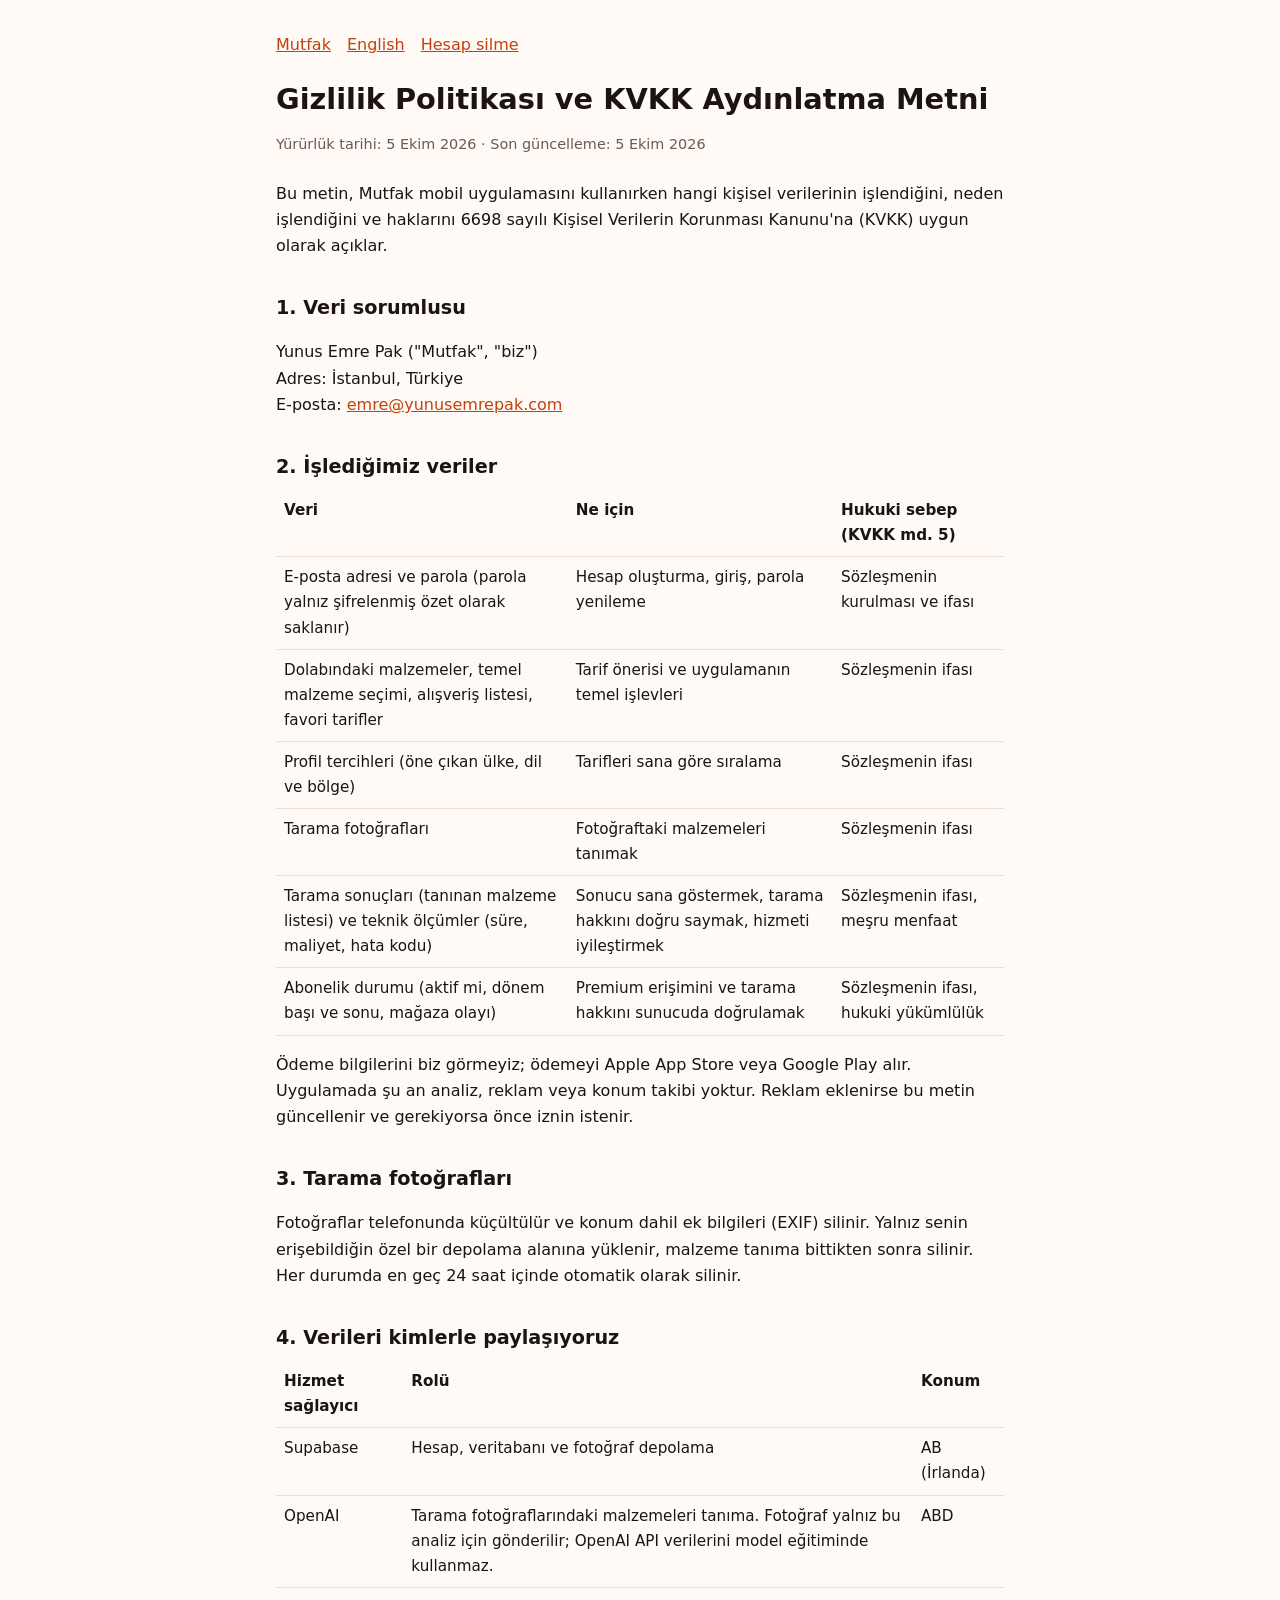
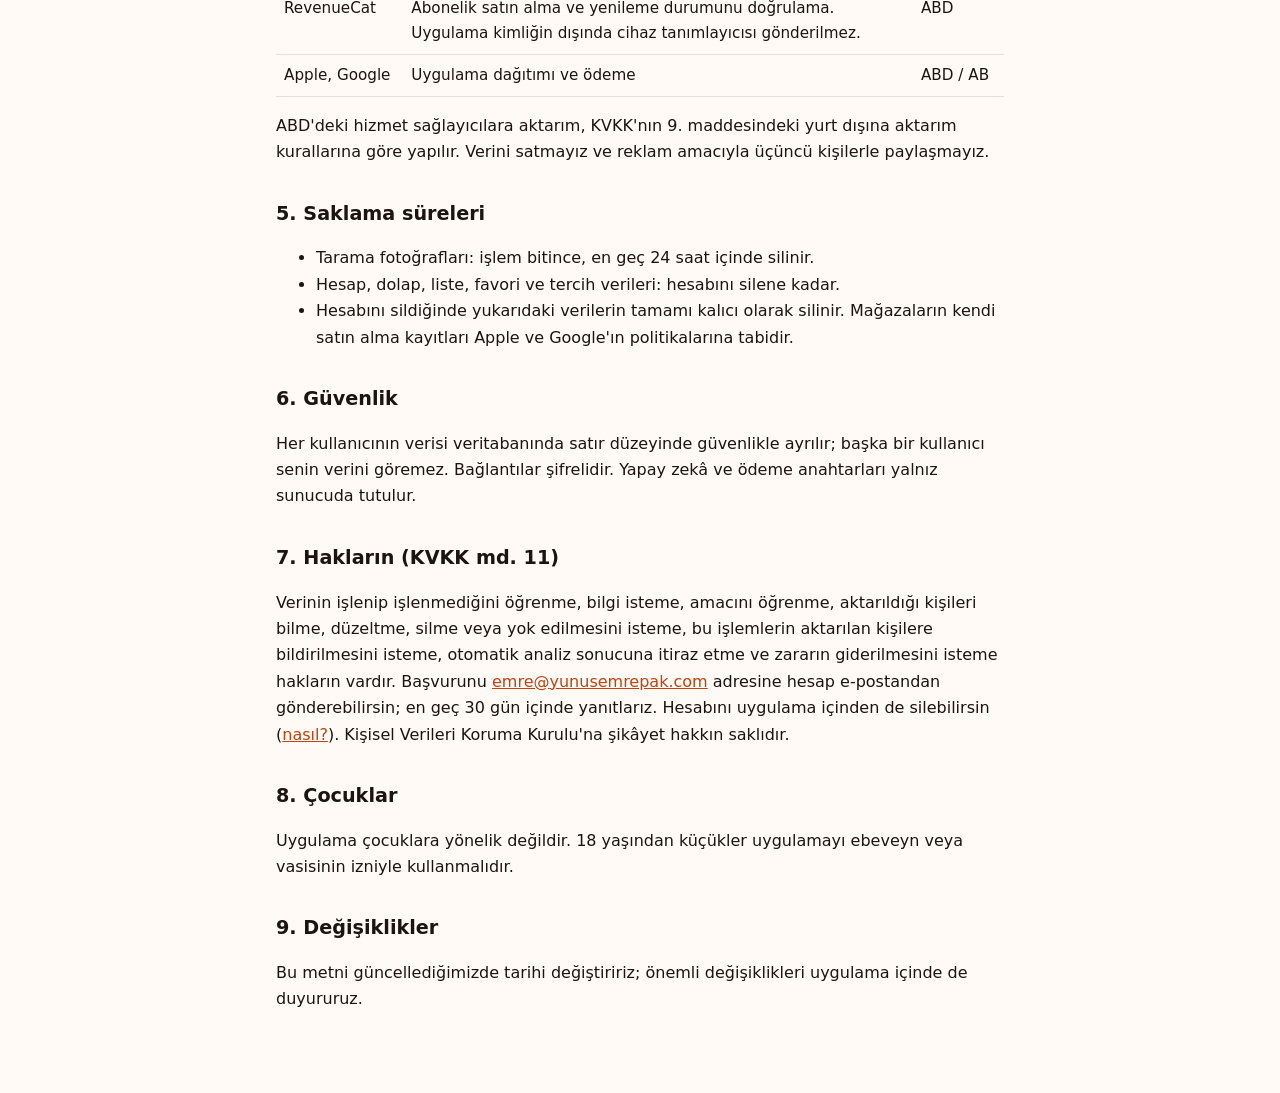
==== gizlilik.html @ 58d1d18d "Mutfak privacy policy, account deletion and support pages Co-Authored-By: Claude Opus 5.5 <noreply@a" ====
<!doctype html>
<html lang="tr">
<head>
  <meta charset="utf-8">
  <meta name="viewport" content="width=device-width, initial-scale=1">
  <title>Mutfak Gizlilik Politikası</title>
  <link rel="stylesheet" href="style.css">
</head>
<body>
<main>
  <nav><a href="index.html">Mutfak</a><a href="privacy.html">English</a><a href="hesap-silme.html">Hesap silme</a></nav>
  <h1>Gizlilik Politikası ve KVKK Aydınlatma Metni</h1>
  <p class="meta">Yürürlük tarihi: 5 Ekim 2026 · Son güncelleme: 5 Ekim 2026</p>

  <p>Bu metin, Mutfak mobil uygulamasını kullanırken hangi kişisel verilerinin işlendiğini, neden işlendiğini ve
  haklarını 6698 sayılı Kişisel Verilerin Korunması Kanunu'na (KVKK) uygun olarak açıklar.</p>

  <h2>1. Veri sorumlusu</h2>
  <p>Yunus Emre Pak ("Mutfak", "biz")<br>
  Adres: İstanbul, Türkiye<br>
  E-posta: <a href="mailto:emre@yunusemrepak.com">emre@yunusemrepak.com</a></p>

  <h2>2. İşlediğimiz veriler</h2>
  <table>
    <tr><th>Veri</th><th>Ne için</th><th>Hukuki sebep (KVKK md. 5)</th></tr>
    <tr><td>E-posta adresi ve parola (parola yalnız şifrelenmiş özet olarak saklanır)</td>
        <td>Hesap oluşturma, giriş, parola yenileme</td><td>Sözleşmenin kurulması ve ifası</td></tr>
    <tr><td>Dolabındaki malzemeler, temel malzeme seçimi, alışveriş listesi, favori tarifler</td>
        <td>Tarif önerisi ve uygulamanın temel işlevleri</td><td>Sözleşmenin ifası</td></tr>
    <tr><td>Profil tercihleri (öne çıkan ülke, dil ve bölge)</td>
        <td>Tarifleri sana göre sıralama</td><td>Sözleşmenin ifası</td></tr>
    <tr><td>Tarama fotoğrafları</td>
        <td>Fotoğraftaki malzemeleri tanımak</td><td>Sözleşmenin ifası</td></tr>
    <tr><td>Tarama sonuçları (tanınan malzeme listesi) ve teknik ölçümler (süre, maliyet, hata kodu)</td>
        <td>Sonucu sana göstermek, tarama hakkını doğru saymak, hizmeti iyileştirmek</td>
        <td>Sözleşmenin ifası, meşru menfaat</td></tr>
    <tr><td>Abonelik durumu (aktif mi, dönem başı ve sonu, mağaza olayı)</td>
        <td>Premium erişimini ve tarama hakkını sunucuda doğrulamak</td>
        <td>Sözleşmenin ifası, hukuki yükümlülük</td></tr>
  </table>
  <p>Ödeme bilgilerini biz görmeyiz; ödemeyi Apple App Store veya Google Play alır. Uygulamada şu an analiz,
  reklam veya konum takibi yoktur. Reklam eklenirse bu metin güncellenir ve gerekiyorsa önce iznin istenir.</p>

  <h2>3. Tarama fotoğrafları</h2>
  <p>Fotoğraflar telefonunda küçültülür ve konum dahil ek bilgileri (EXIF) silinir. Yalnız senin erişebildiğin
  özel bir depolama alanına yüklenir, malzeme tanıma bittikten sonra silinir. Her durumda en geç 24 saat içinde
  otomatik olarak silinir.</p>

  <h2>4. Verileri kimlerle paylaşıyoruz</h2>
  <table>
    <tr><th>Hizmet sağlayıcı</th><th>Rolü</th><th>Konum</th></tr>
    <tr><td>Supabase</td><td>Hesap, veritabanı ve fotoğraf depolama</td><td>AB (İrlanda)</td></tr>
    <tr><td>OpenAI</td><td>Tarama fotoğraflarındaki malzemeleri tanıma. Fotoğraf yalnız bu analiz için gönderilir;
        OpenAI API verilerini model eğitiminde kullanmaz.</td><td>ABD</td></tr>
    <tr><td>RevenueCat</td><td>Abonelik satın alma ve yenileme durumunu doğrulama. Uygulama kimliğin dışında
        cihaz tanımlayıcısı gönderilmez.</td><td>ABD</td></tr>
    <tr><td>Apple, Google</td><td>Uygulama dağıtımı ve ödeme</td><td>ABD / AB</td></tr>
  </table>
  <p>ABD'deki hizmet sağlayıcılara aktarım, KVKK'nın 9. maddesindeki yurt dışına aktarım kurallarına göre yapılır.
  Verini satmayız ve reklam amacıyla üçüncü kişilerle paylaşmayız.</p>

  <h2>5. Saklama süreleri</h2>
  <ul>
    <li>Tarama fotoğrafları: işlem bitince, en geç 24 saat içinde silinir.</li>
    <li>Hesap, dolap, liste, favori ve tercih verileri: hesabını silene kadar.</li>
    <li>Hesabını sildiğinde yukarıdaki verilerin tamamı kalıcı olarak silinir. Mağazaların kendi satın alma
        kayıtları Apple ve Google'ın politikalarına tabidir.</li>
  </ul>

  <h2>6. Güvenlik</h2>
  <p>Her kullanıcının verisi veritabanında satır düzeyinde güvenlikle ayrılır; başka bir kullanıcı senin verini
  göremez. Bağlantılar şifrelidir. Yapay zekâ ve ödeme anahtarları yalnız sunucuda tutulur.</p>

  <h2>7. Hakların (KVKK md. 11)</h2>
  <p>Verinin işlenip işlenmediğini öğrenme, bilgi isteme, amacını öğrenme, aktarıldığı kişileri bilme, düzeltme,
  silme veya yok edilmesini isteme, bu işlemlerin aktarılan kişilere bildirilmesini isteme, otomatik analiz
  sonucuna itiraz etme ve zararın giderilmesini isteme hakların vardır. Başvurunu
  <a href="mailto:emre@yunusemrepak.com">emre@yunusemrepak.com</a> adresine hesap e-postandan gönderebilirsin; en geç
  30 gün içinde yanıtlarız. Hesabını uygulama içinden de silebilirsin (<a href="hesap-silme.html">nasıl?</a>).
  Kişisel Verileri Koruma Kurulu'na şikâyet hakkın saklıdır.</p>

  <h2>8. Çocuklar</h2>
  <p>Uygulama çocuklara yönelik değildir. 18 yaşından küçükler uygulamayı ebeveyn veya vasisinin izniyle
  kullanmalıdır.</p>

  <h2>9. Değişiklikler</h2>
  <p>Bu metni güncellediğimizde tarihi değiştiririz; önemli değişiklikleri uygulama içinde de duyururuz.</p>
</main>
</body>
</html>
---- style.css ----
:root {
  --bg: #fffaf6;
  --text: #1b1411;
  --muted: #6b5a50;
  --accent: #c2410c;
  --line: #eadfd6;
}
@media (prefers-color-scheme: dark) {
  :root {
    --bg: #1b1411;
    --text: #f6ede6;
    --muted: #c9b8ad;
    --accent: #fb923c;
    --line: #3a2a22;
  }
}
* { box-sizing: border-box; }
body {
  margin: 0;
  background: var(--bg);
  color: var(--text);
  font: 16px/1.65 system-ui, -apple-system, "Segoe UI", Roboto, sans-serif;
}
main { max-width: 760px; margin: 0 auto; padding: 32px 16px 64px; }
h1 { font-size: 1.8rem; line-height: 1.25; margin: 0 0 4px; }
h2 { font-size: 1.2rem; margin: 32px 0 8px; }
p, li { color: var(--text); }
.meta { color: var(--muted); font-size: 0.9rem; margin-bottom: 24px; }
a { color: var(--accent); }
nav { display: flex; flex-wrap: wrap; gap: 8px 16px; margin: 0 0 24px; }
table { width: 100%; border-collapse: collapse; font-size: 0.95rem; }
th, td { text-align: left; vertical-align: top; padding: 8px; border-bottom: 1px solid var(--line); }
.box { border: 1px solid var(--line); border-radius: 12px; padding: 16px; }
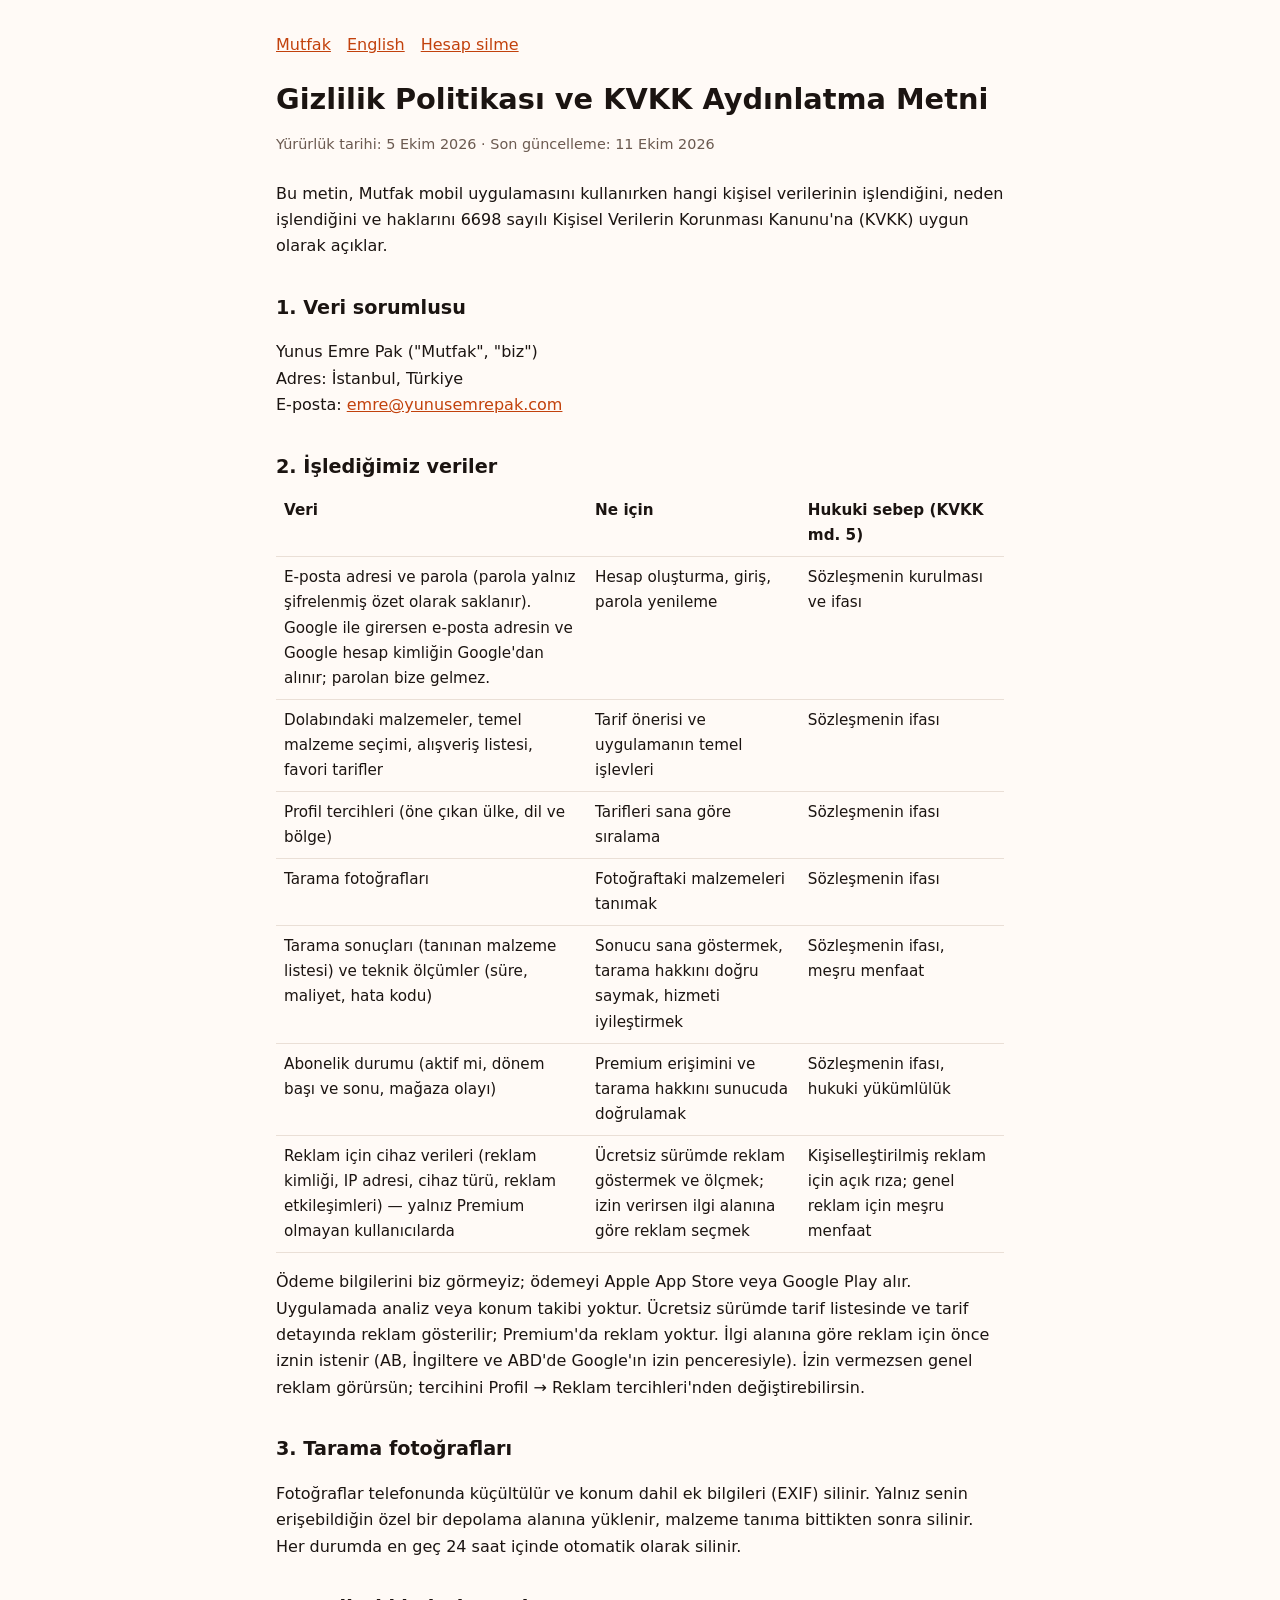
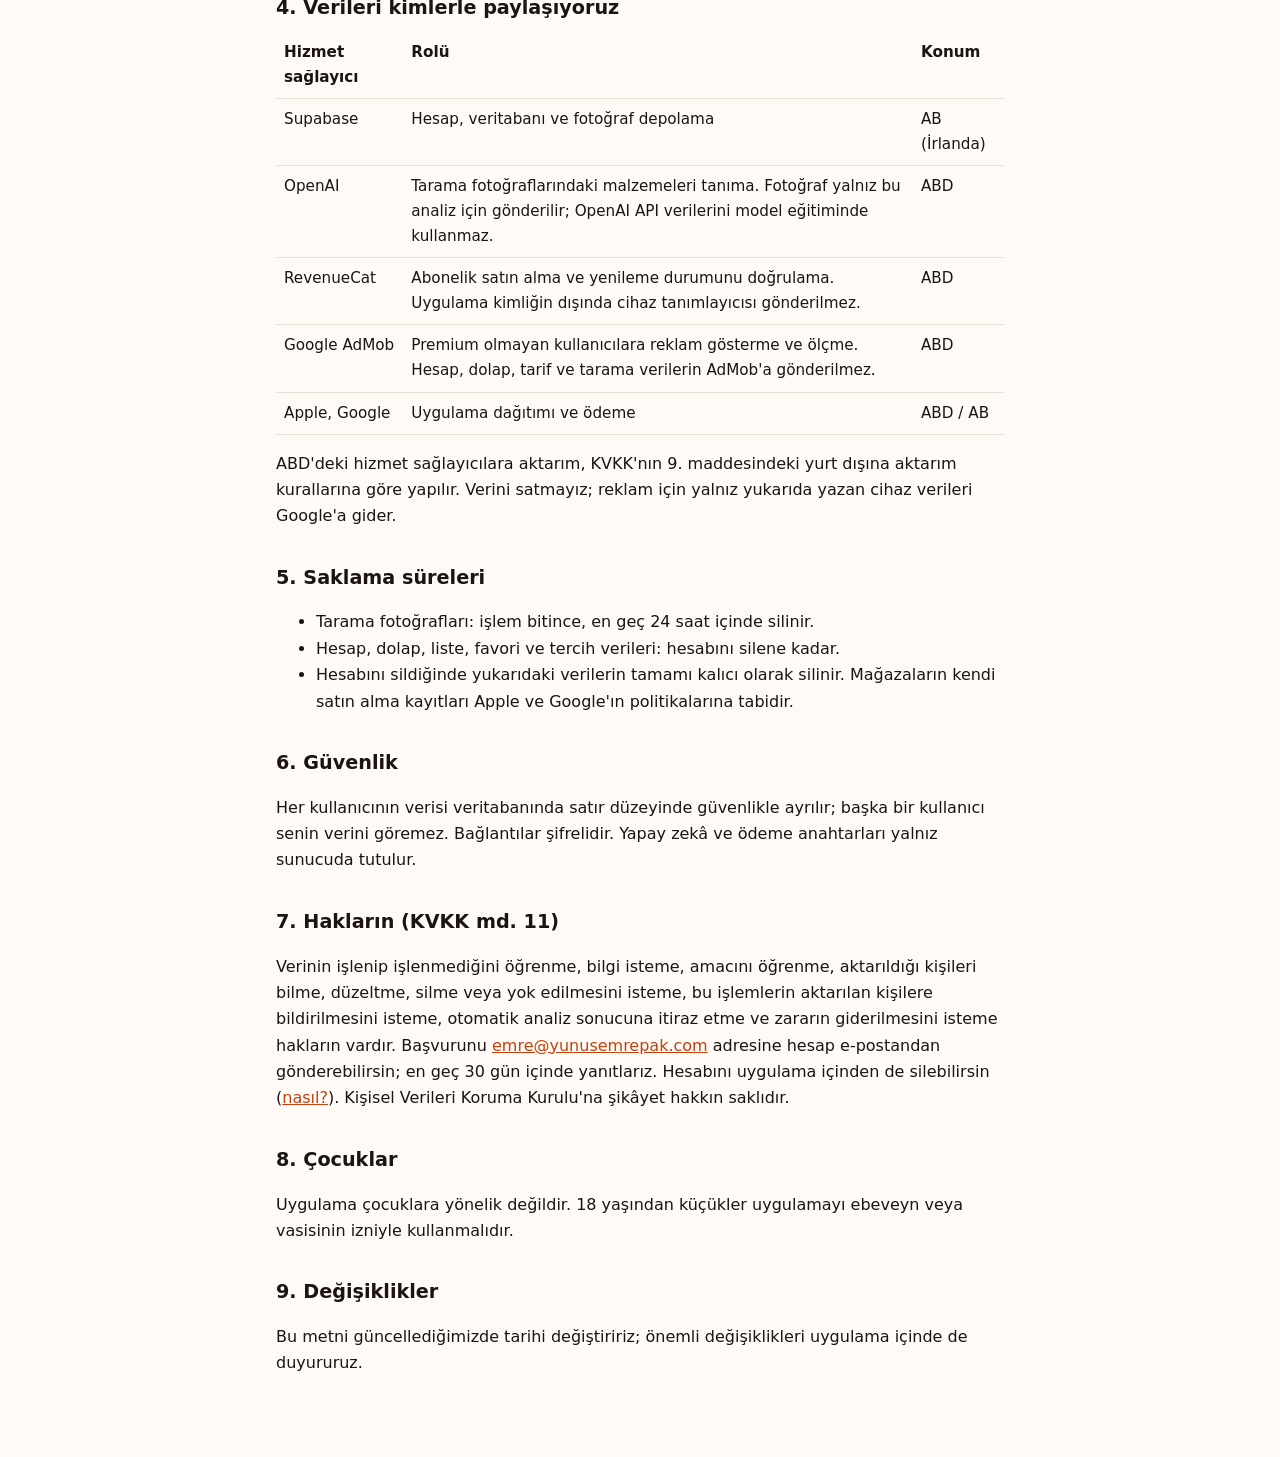
==== commit b15b098e: "Add terms of use, ads and Google sign-in to the privacy policy Co-Authored-By: Claude Opus 5.5 <nore" ====
--- a/gizlilik.html
+++ b/gizlilik.html
@@ -10,7 +10,7 @@
 <main>
   <nav><a href="index.html">Mutfak</a><a href="privacy.html">English</a><a href="hesap-silme.html">Hesap silme</a></nav>
   <h1>Gizlilik Politikası ve KVKK Aydınlatma Metni</h1>
-  <p class="meta">Yürürlük tarihi: 5 Ekim 2026 · Son güncelleme: 5 Ekim 2026</p>
+  <p class="meta">Yürürlük tarihi: 5 Ekim 2026 · Son güncelleme: 11 Ekim 2026</p>
 
   <p>Bu metin, Mutfak mobil uygulamasını kullanırken hangi kişisel verilerinin işlendiğini, neden işlendiğini ve
   haklarını 6698 sayılı Kişisel Verilerin Korunması Kanunu'na (KVKK) uygun olarak açıklar.</p>
@@ -23,7 +23,7 @@
   <h2>2. İşlediğimiz veriler</h2>
   <table>
     <tr><th>Veri</th><th>Ne için</th><th>Hukuki sebep (KVKK md. 5)</th></tr>
-    <tr><td>E-posta adresi ve parola (parola yalnız şifrelenmiş özet olarak saklanır)</td>
+    <tr><td>E-posta adresi ve parola (parola yalnız şifrelenmiş özet olarak saklanır). Google ile girersen e-posta adresin ve Google hesap kimliğin Google'dan alınır; parolan bize gelmez.</td>
         <td>Hesap oluşturma, giriş, parola yenileme</td><td>Sözleşmenin kurulması ve ifası</td></tr>
     <tr><td>Dolabındaki malzemeler, temel malzeme seçimi, alışveriş listesi, favori tarifler</td>
         <td>Tarif önerisi ve uygulamanın temel işlevleri</td><td>Sözleşmenin ifası</td></tr>
@@ -37,9 +37,15 @@
     <tr><td>Abonelik durumu (aktif mi, dönem başı ve sonu, mağaza olayı)</td>
         <td>Premium erişimini ve tarama hakkını sunucuda doğrulamak</td>
         <td>Sözleşmenin ifası, hukuki yükümlülük</td></tr>
+    <tr><td>Reklam için cihaz verileri (reklam kimliği, IP adresi, cihaz türü, reklam etkileşimleri) — yalnız
+        Premium olmayan kullanıcılarda</td>
+        <td>Ücretsiz sürümde reklam göstermek ve ölçmek; izin verirsen ilgi alanına göre reklam seçmek</td>
+        <td>Kişiselleştirilmiş reklam için açık rıza; genel reklam için meşru menfaat</td></tr>
   </table>
-  <p>Ödeme bilgilerini biz görmeyiz; ödemeyi Apple App Store veya Google Play alır. Uygulamada şu an analiz,
-  reklam veya konum takibi yoktur. Reklam eklenirse bu metin güncellenir ve gerekiyorsa önce iznin istenir.</p>
+  <p>Ödeme bilgilerini biz görmeyiz; ödemeyi Apple App Store veya Google Play alır. Uygulamada analiz veya konum
+  takibi yoktur. Ücretsiz sürümde tarif listesinde ve tarif detayında reklam gösterilir; Premium'da reklam yoktur.
+  İlgi alanına göre reklam için önce iznin istenir (AB, İngiltere ve ABD'de Google'ın izin penceresiyle). İzin
+  vermezsen genel reklam görürsün; tercihini Profil → Reklam tercihleri'nden değiştirebilirsin.</p>
 
   <h2>3. Tarama fotoğrafları</h2>
   <p>Fotoğraflar telefonunda küçültülür ve konum dahil ek bilgileri (EXIF) silinir. Yalnız senin erişebildiğin
@@ -54,10 +60,12 @@
         OpenAI API verilerini model eğitiminde kullanmaz.</td><td>ABD</td></tr>
     <tr><td>RevenueCat</td><td>Abonelik satın alma ve yenileme durumunu doğrulama. Uygulama kimliğin dışında
         cihaz tanımlayıcısı gönderilmez.</td><td>ABD</td></tr>
+    <tr><td>Google AdMob</td><td>Premium olmayan kullanıcılara reklam gösterme ve ölçme. Hesap, dolap, tarif ve
+        tarama verilerin AdMob'a gönderilmez.</td><td>ABD</td></tr>
     <tr><td>Apple, Google</td><td>Uygulama dağıtımı ve ödeme</td><td>ABD / AB</td></tr>
   </table>
   <p>ABD'deki hizmet sağlayıcılara aktarım, KVKK'nın 9. maddesindeki yurt dışına aktarım kurallarına göre yapılır.
-  Verini satmayız ve reklam amacıyla üçüncü kişilerle paylaşmayız.</p>
+  Verini satmayız; reklam için yalnız yukarıda yazan cihaz verileri Google'a gider.</p>
 
   <h2>5. Saklama süreleri</h2>
   <ul>
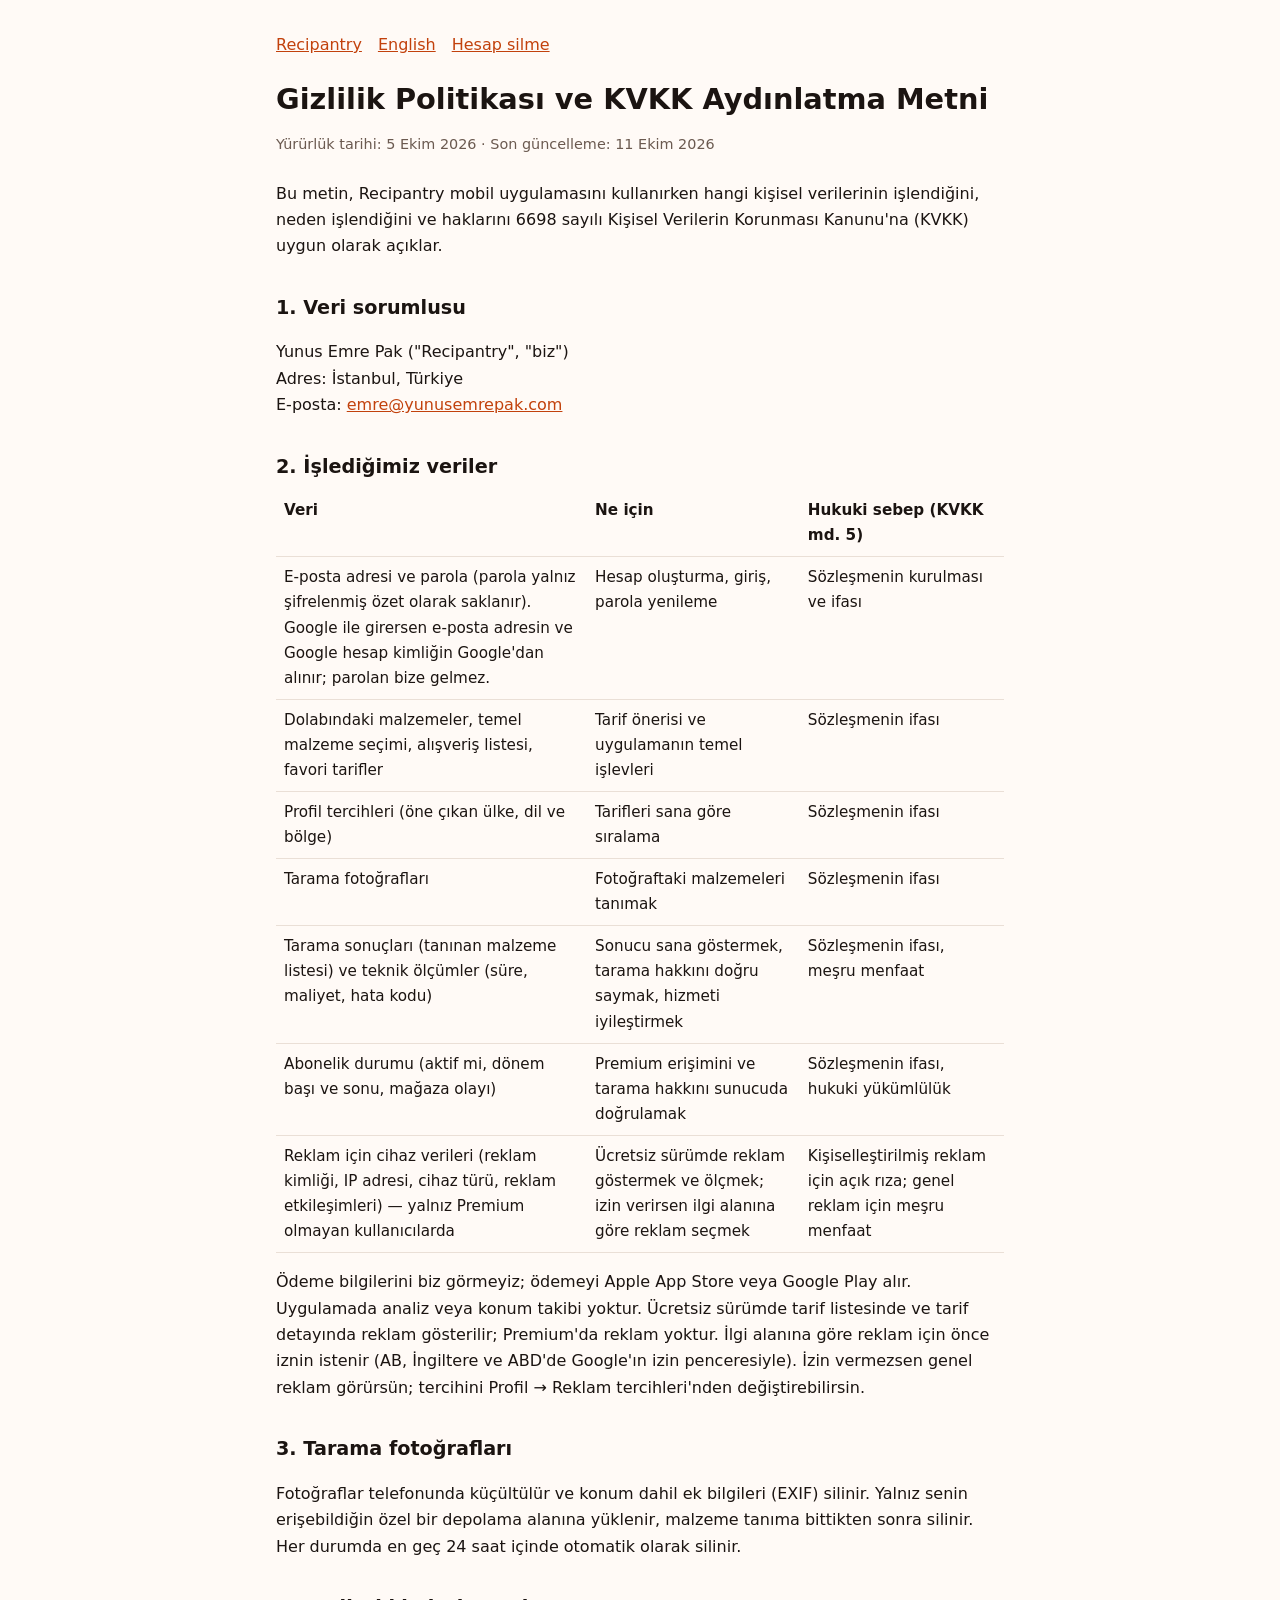
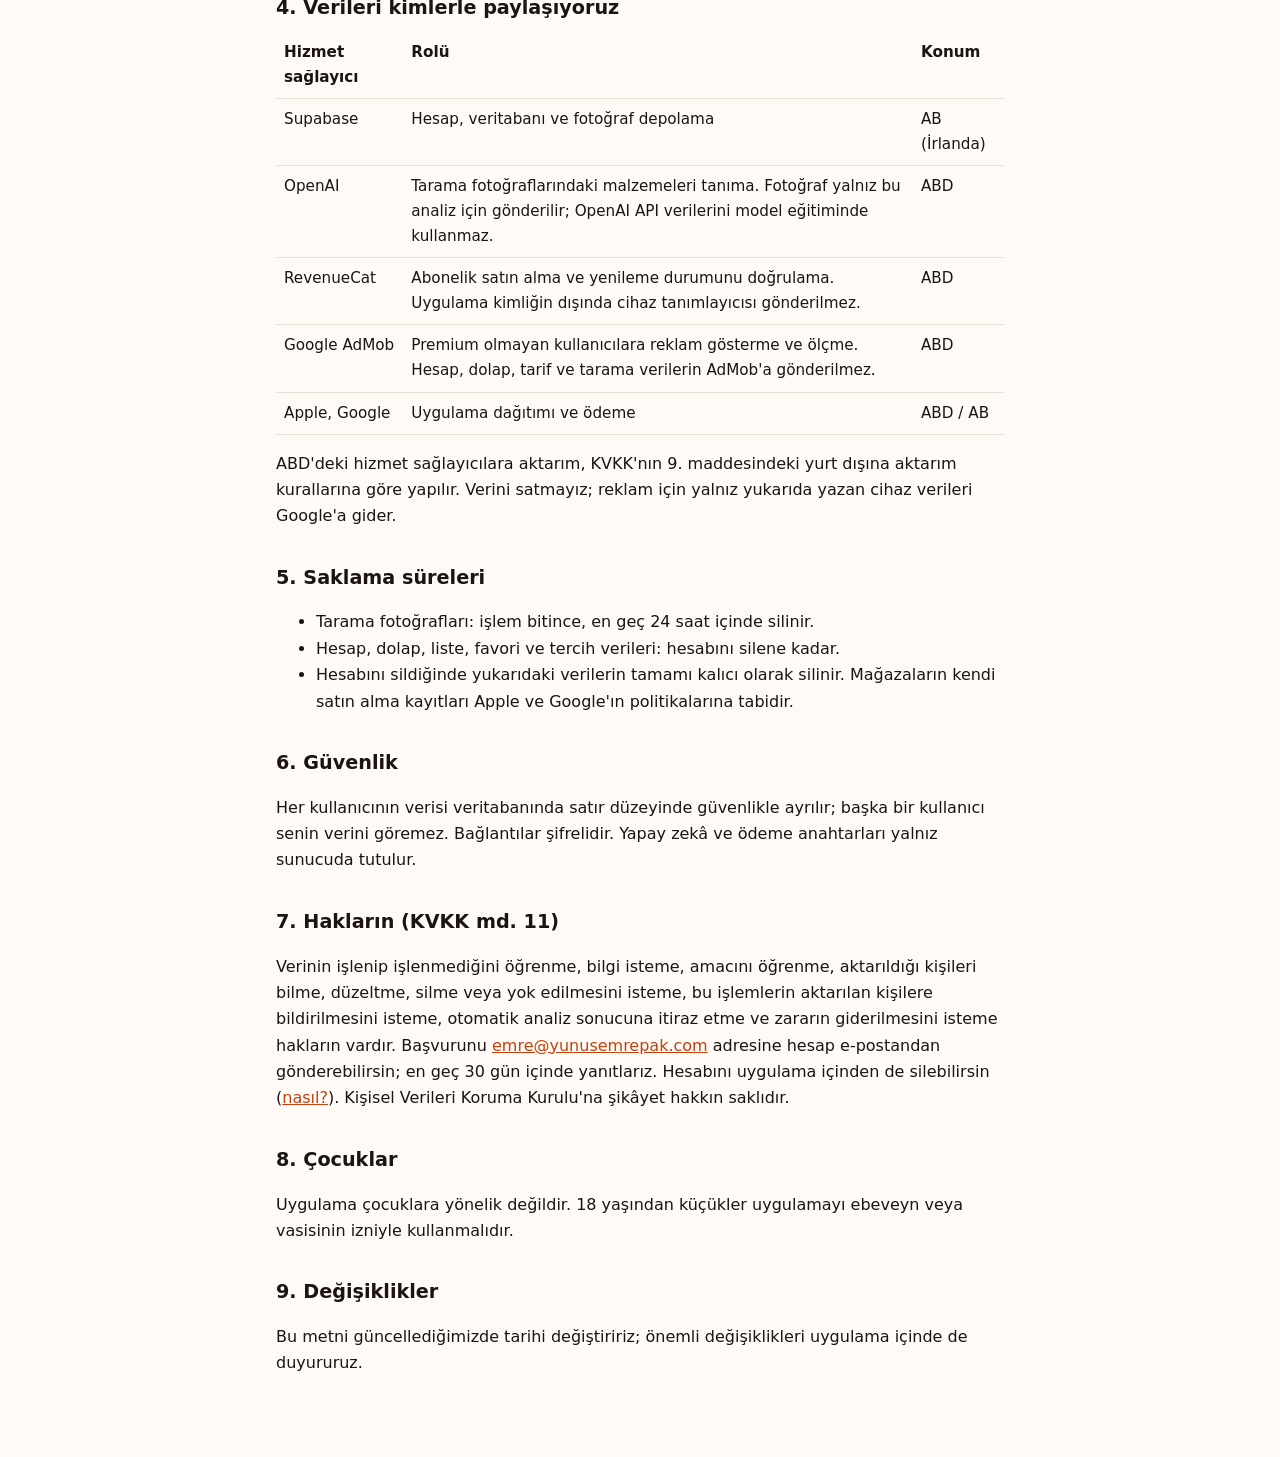
==== commit 0708b43a: "Rename the app to Recipantry Co-Authored-By: Claude Opus 5.5 <noreply@anthropic.com>" ====
--- a/gizlilik.html
+++ b/gizlilik.html
@@ -3,20 +3,20 @@
 <head>
   <meta charset="utf-8">
   <meta name="viewport" content="width=device-width, initial-scale=1">
-  <title>Mutfak Gizlilik Politikası</title>
+  <title>Recipantry Gizlilik Politikası</title>
   <link rel="stylesheet" href="style.css">
 </head>
 <body>
 <main>
-  <nav><a href="index.html">Mutfak</a><a href="privacy.html">English</a><a href="hesap-silme.html">Hesap silme</a></nav>
+  <nav><a href="index.html">Recipantry</a><a href="privacy.html">English</a><a href="hesap-silme.html">Hesap silme</a></nav>
   <h1>Gizlilik Politikası ve KVKK Aydınlatma Metni</h1>
   <p class="meta">Yürürlük tarihi: 5 Ekim 2026 · Son güncelleme: 11 Ekim 2026</p>
 
-  <p>Bu metin, Mutfak mobil uygulamasını kullanırken hangi kişisel verilerinin işlendiğini, neden işlendiğini ve
+  <p>Bu metin, Recipantry mobil uygulamasını kullanırken hangi kişisel verilerinin işlendiğini, neden işlendiğini ve
   haklarını 6698 sayılı Kişisel Verilerin Korunması Kanunu'na (KVKK) uygun olarak açıklar.</p>
 
   <h2>1. Veri sorumlusu</h2>
-  <p>Yunus Emre Pak ("Mutfak", "biz")<br>
+  <p>Yunus Emre Pak ("Recipantry", "biz")<br>
   Adres: İstanbul, Türkiye<br>
   E-posta: <a href="mailto:emre@yunusemrepak.com">emre@yunusemrepak.com</a></p>
 
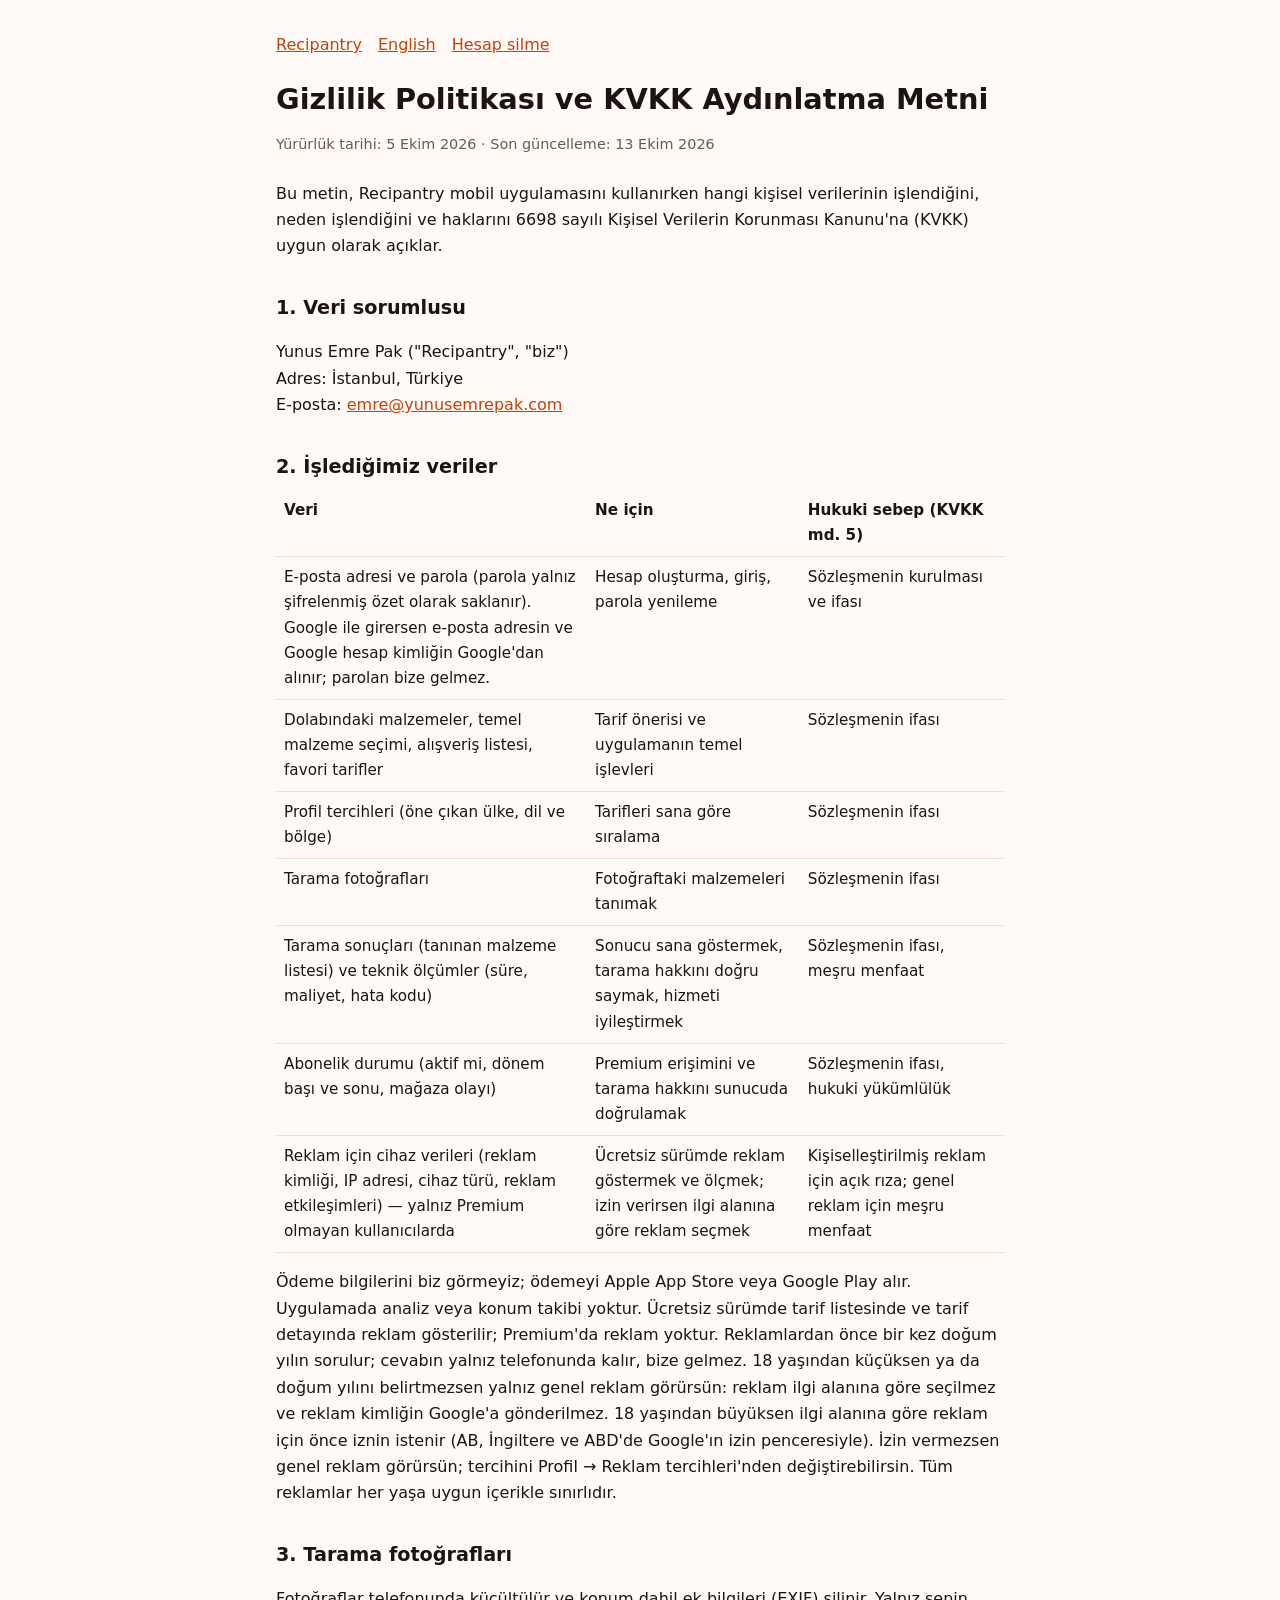
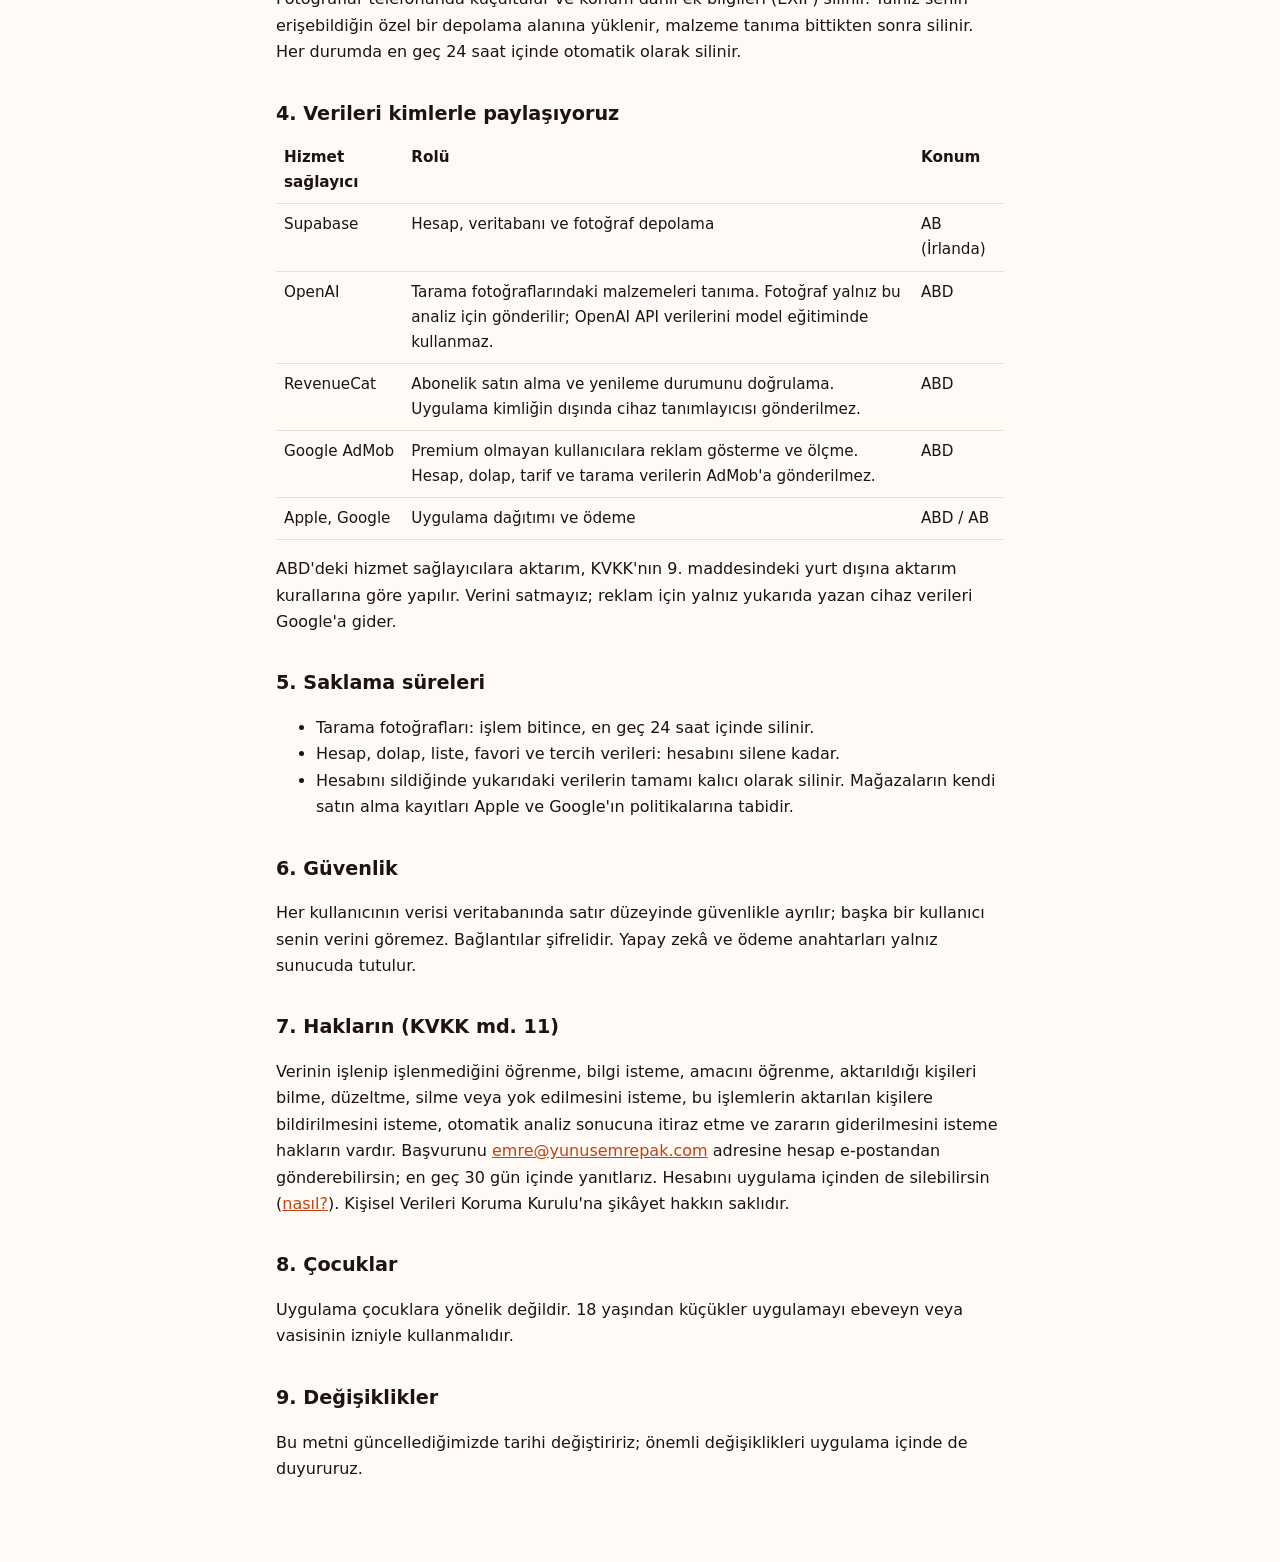
==== commit 9f419aed: "Privacy: age question and under-18 ad rules Co-Authored-By: Claude Opus 5.5 <noreply@anthropic.com>" ====
--- a/gizlilik.html
+++ b/gizlilik.html
@@ -4,13 +4,14 @@
   <meta charset="utf-8">
   <meta name="viewport" content="width=device-width, initial-scale=1">
   <title>Recipantry Gizlilik Politikası</title>
+  <link rel="icon" href="logo.svg" type="image/svg+xml">
   <link rel="stylesheet" href="style.css">
 </head>
 <body>
 <main>
   <nav><a href="index.html">Recipantry</a><a href="privacy.html">English</a><a href="hesap-silme.html">Hesap silme</a></nav>
   <h1>Gizlilik Politikası ve KVKK Aydınlatma Metni</h1>
-  <p class="meta">Yürürlük tarihi: 5 Ekim 2026 · Son güncelleme: 11 Ekim 2026</p>
+  <p class="meta">Yürürlük tarihi: 5 Ekim 2026 · Son güncelleme: 13 Ekim 2026</p>
 
   <p>Bu metin, Recipantry mobil uygulamasını kullanırken hangi kişisel verilerinin işlendiğini, neden işlendiğini ve
   haklarını 6698 sayılı Kişisel Verilerin Korunması Kanunu'na (KVKK) uygun olarak açıklar.</p>
@@ -44,8 +45,11 @@
   </table>
   <p>Ödeme bilgilerini biz görmeyiz; ödemeyi Apple App Store veya Google Play alır. Uygulamada analiz veya konum
   takibi yoktur. Ücretsiz sürümde tarif listesinde ve tarif detayında reklam gösterilir; Premium'da reklam yoktur.
-  İlgi alanına göre reklam için önce iznin istenir (AB, İngiltere ve ABD'de Google'ın izin penceresiyle). İzin
-  vermezsen genel reklam görürsün; tercihini Profil → Reklam tercihleri'nden değiştirebilirsin.</p>
+  Reklamlardan önce bir kez doğum yılın sorulur; cevabın yalnız telefonunda kalır, bize gelmez. 18 yaşından
+  küçüksen ya da doğum yılını belirtmezsen yalnız genel reklam görürsün: reklam ilgi alanına göre seçilmez ve
+  reklam kimliğin Google'a gönderilmez. 18 yaşından büyüksen ilgi alanına göre reklam için önce iznin istenir
+  (AB, İngiltere ve ABD'de Google'ın izin penceresiyle). İzin vermezsen genel reklam görürsün; tercihini Profil →
+  Reklam tercihleri'nden değiştirebilirsin. Tüm reklamlar her yaşa uygun içerikle sınırlıdır.</p>
 
   <h2>3. Tarama fotoğrafları</h2>
   <p>Fotoğraflar telefonunda küçültülür ve konum dahil ek bilgileri (EXIF) silinir. Yalnız senin erişebildiğin
